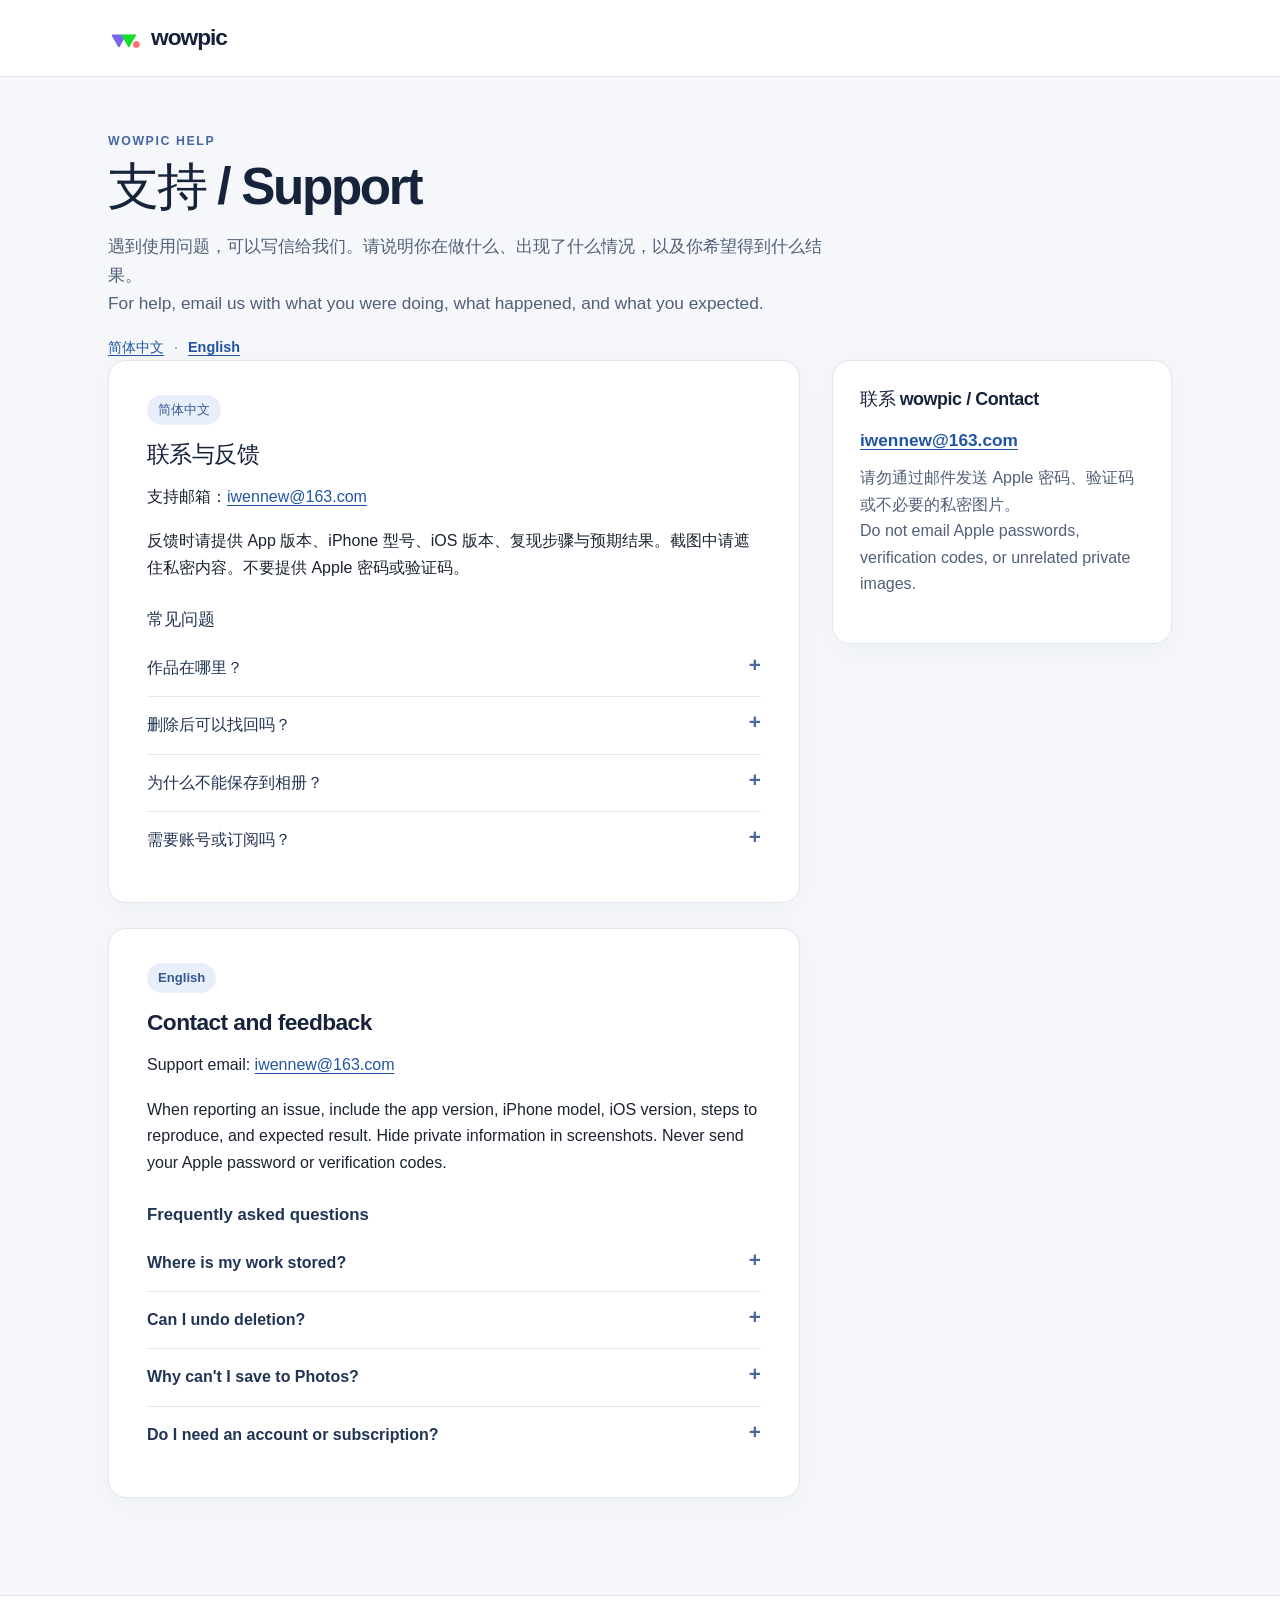
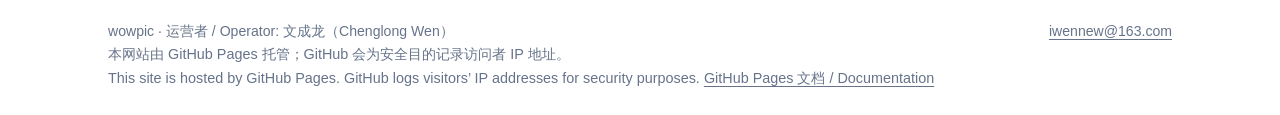
==== index.html @ de3ef413 "Add wowpic support page" ====
<!doctype html>
<html lang="zh-CN">
<head>
  <meta charset="utf-8">
  <meta name="viewport" content="width=device-width, initial-scale=1">
  <meta name="description" content="wowpic 支持：联系邮箱、问题反馈建议和常见问题。">
  <title>支持 / Support · wowpic</title>
  <link rel="icon" type="image/png" href="app-icon.png">
  <link rel="stylesheet" href="style.css">
</head>
<body>
  <header class="mast"><div class="shell mast-inner">
    <a class="brand" href="index.html"><img class="brand-mark" src="app-icon.png" alt="">wowpic</a>
  </div></header>
  <main class="shell">
    <div class="eyebrow">wowpic help</div>
    <h1>支持 / Support</h1>
    <p class="intro">遇到使用问题，可以写信给我们。请说明你在做什么、出现了什么情况，以及你希望得到什么结果。<br><span lang="en">For help, email us with what you were doing, what happened, and what you expected.</span></p>
    <div class="language" aria-label="Languages"><a href="#zh">简体中文</a><span>·</span><a href="#en" lang="en">English</a></div>
    <div class="grid">
      <div>
        <section class="card" id="zh" lang="zh-CN" aria-labelledby="zh-title">
          <span class="pill">简体中文</span><h2 id="zh-title">联系与反馈</h2>
          <p>支持邮箱：<a href="mailto:iwennew@163.com">iwennew@163.com</a></p>
          <p>反馈时请提供 App 版本、iPhone 型号、iOS 版本、复现步骤与预期结果。截图中请遮住私密内容。不要提供 Apple 密码或验证码。</p>
          <h3>常见问题</h3>
          <details class="faq"><summary>作品在哪里？</summary><p>作品保存在 App 本地。建议定期导出文件备份，并检查备份文件能否读取。</p></details>
          <details class="faq"><summary>删除后可以找回吗？</summary><p>App 没有回收站。确认删除后无法在 App 中撤销；如有事先导出的备份，可尝试导入该副本。</p></details>
          <details class="faq"><summary>为什么不能保存到相册？</summary><p>请检查系统设置中的照片添加权限以及设备剩余空间。</p></details>
          <details class="faq"><summary>需要账号或订阅吗？</summary><p>首版无需账号，免费使用。</p></details>
        </section>
        <section class="card" id="en" lang="en" aria-labelledby="en-title">
          <span class="pill">English</span><h2 id="en-title">Contact and feedback</h2>
          <p>Support email: <a href="mailto:iwennew@163.com">iwennew@163.com</a></p>
          <p>When reporting an issue, include the app version, iPhone model, iOS version, steps to reproduce, and expected result. Hide private information in screenshots. Never send your Apple password or verification codes.</p>
          <h3>Frequently asked questions</h3>
          <details class="faq"><summary>Where is my work stored?</summary><p>In the app's local storage. Export regular file backups and verify that they can be read.</p></details>
          <details class="faq"><summary>Can I undo deletion?</summary><p>There is no recently deleted folder. Confirmed deletion cannot be undone in the app. If you previously exported a backup, you can try importing that copy.</p></details>
          <details class="faq"><summary>Why can't I save to Photos?</summary><p>Check photo-add permissions in system settings and available device storage.</p></details>
          <details class="faq"><summary>Do I need an account or subscription?</summary><p>The first release is free and requires no account.</p></details>
        </section>
      </div>
      <aside class="aside"><h2>联系 wowpic / Contact</h2><a class="email" href="mailto:iwennew@163.com">iwennew@163.com</a><p>请勿通过邮件发送 Apple 密码、验证码或不必要的私密图片。<br><span lang="en">Do not email Apple passwords, verification codes, or unrelated private images.</span></p></aside>
    </div>
  </main>
  <footer class="footer"><div class="shell footer-inner"><span>wowpic · 运营者 / Operator: 文成龙（Chenglong Wen）</span><span><a href="mailto:iwennew@163.com">iwennew@163.com</a></span></div><p class="shell meta">本网站由 GitHub Pages 托管；GitHub 会为安全目的记录访问者 IP 地址。<br><span lang="en">This site is hosted by GitHub Pages. GitHub logs visitors’ IP addresses for security purposes.</span> <a href="https://docs.github.com/en/pages/getting-started-with-github-pages/what-is-github-pages">GitHub Pages 文档 / Documentation</a></p></footer>
</body>
</html>
---- style.css ----
:root{font-family:-apple-system,BlinkMacSystemFont,"Segoe UI",sans-serif;color:#1b2230;background:#f5f7fa;font-synthesis:none}*{box-sizing:border-box}html{scroll-behavior:smooth}body{margin:0;line-height:1.65}a{color:#2155a3;text-underline-offset:.2em}a:hover{color:#123c7b}.shell{max-width:1120px;margin:auto;padding:0 28px}.mast{background:#fff;border-bottom:1px solid #dfe4eb}.mast-inner{display:flex;align-items:center;justify-content:space-between;gap:24px;min-height:76px}.brand{font-size:1.42rem;font-weight:760;letter-spacing:-.045em;color:#15203a;text-decoration:none}.brand-mark{display:inline-block;width:34px;height:34px;border-radius:9px;margin-right:9px;vertical-align:middle}nav{display:flex;gap:22px;align-items:center}nav a{text-decoration:none;color:#43516a;font-size:.95rem}nav a[aria-current="page"]{color:#173d83;font-weight:700}.language{display:flex;gap:10px;align-items:center;color:#68758c;font-size:.9rem}.language a{font-weight:600}main.shell{padding-top:54px;padding-bottom:72px}.eyebrow{text-transform:uppercase;letter-spacing:.13em;color:#4566a6;font-size:.77rem;font-weight:750}h1{font-size:clamp(2rem,4vw,3.25rem);line-height:1.16;letter-spacing:-.045em;margin:.35rem 0 1rem;color:#17233b}h2{font-size:1.42rem;line-height:1.3;letter-spacing:-.025em;color:#17233b;margin:0 0 .9rem}h3{font-size:1.05rem;line-height:1.4;margin:1.7rem 0 .5rem;color:#223454}p{margin:.7rem 0 1.15rem}.intro{max-width:740px;color:#506078;font-size:1.08rem}.notice{max-width:800px;background:#edf2fc;border:1px solid #cfdcf3;border-left:4px solid #315fa8;border-radius:12px;padding:16px 20px;margin:30px 0 38px;color:#263d66}.notice strong{display:block;margin-bottom:2px}.grid{display:grid;grid-template-columns:minmax(0,1fr) minmax(260px,340px);gap:32px;align-items:start}.card,.aside{background:#fff;border:1px solid #e0e6ed;border-radius:18px;box-shadow:0 7px 28px rgba(24,47,86,.035)}.card{padding:34px 38px;margin-bottom:25px;scroll-margin-top:24px}.aside{padding:27px}.aside h2{font-size:1.12rem}.aside p{color:#506078}.aside a.email{display:inline-block;font-size:1.08rem;font-weight:700;overflow-wrap:anywhere}.aside ul{padding-left:19px;margin-bottom:0}.aside li{margin:.5rem 0}.meta{color:#66738a;font-size:.9rem}.pill{display:inline-block;border-radius:999px;background:#e9effa;color:#345895;padding:4px 11px;font-size:.82rem;font-weight:700;margin-bottom:15px}.faq{border-top:1px solid #e3e8f0;padding:15px 0}.faq:first-of-type{border-top:0}.faq summary{cursor:pointer;font-weight:700;color:#223454;list-style:none}.faq summary::-webkit-details-marker{display:none}.faq summary::after{content:"+";float:right;color:#4d689e;font-size:1.3rem;line-height:1}.faq[open] summary::after{content:"−"}.faq p{color:#4f5d72;margin:.7rem 0 0}.footer{border-top:1px solid #dfe4eb;background:#fff;padding:24px 0;color:#66738a;font-size:.88rem}.footer-inner{display:flex;justify-content:space-between;gap:20px;flex-wrap:wrap}.footer a{color:inherit}.policy{max-width:810px}.policy .card p:last-child{margin-bottom:0}@media(max-width:760px){.shell{padding:0 20px}.mast-inner{align-items:flex-start;flex-direction:column;padding-top:16px;padding-bottom:15px;gap:10px;min-height:0}nav{gap:18px}main.shell{padding-top:38px;padding-bottom:52px}.grid{grid-template-columns:1fr}.card{padding:24px 22px}.aside{padding:23px}.language{margin-top:8px}.notice{margin:24px 0 30px}}
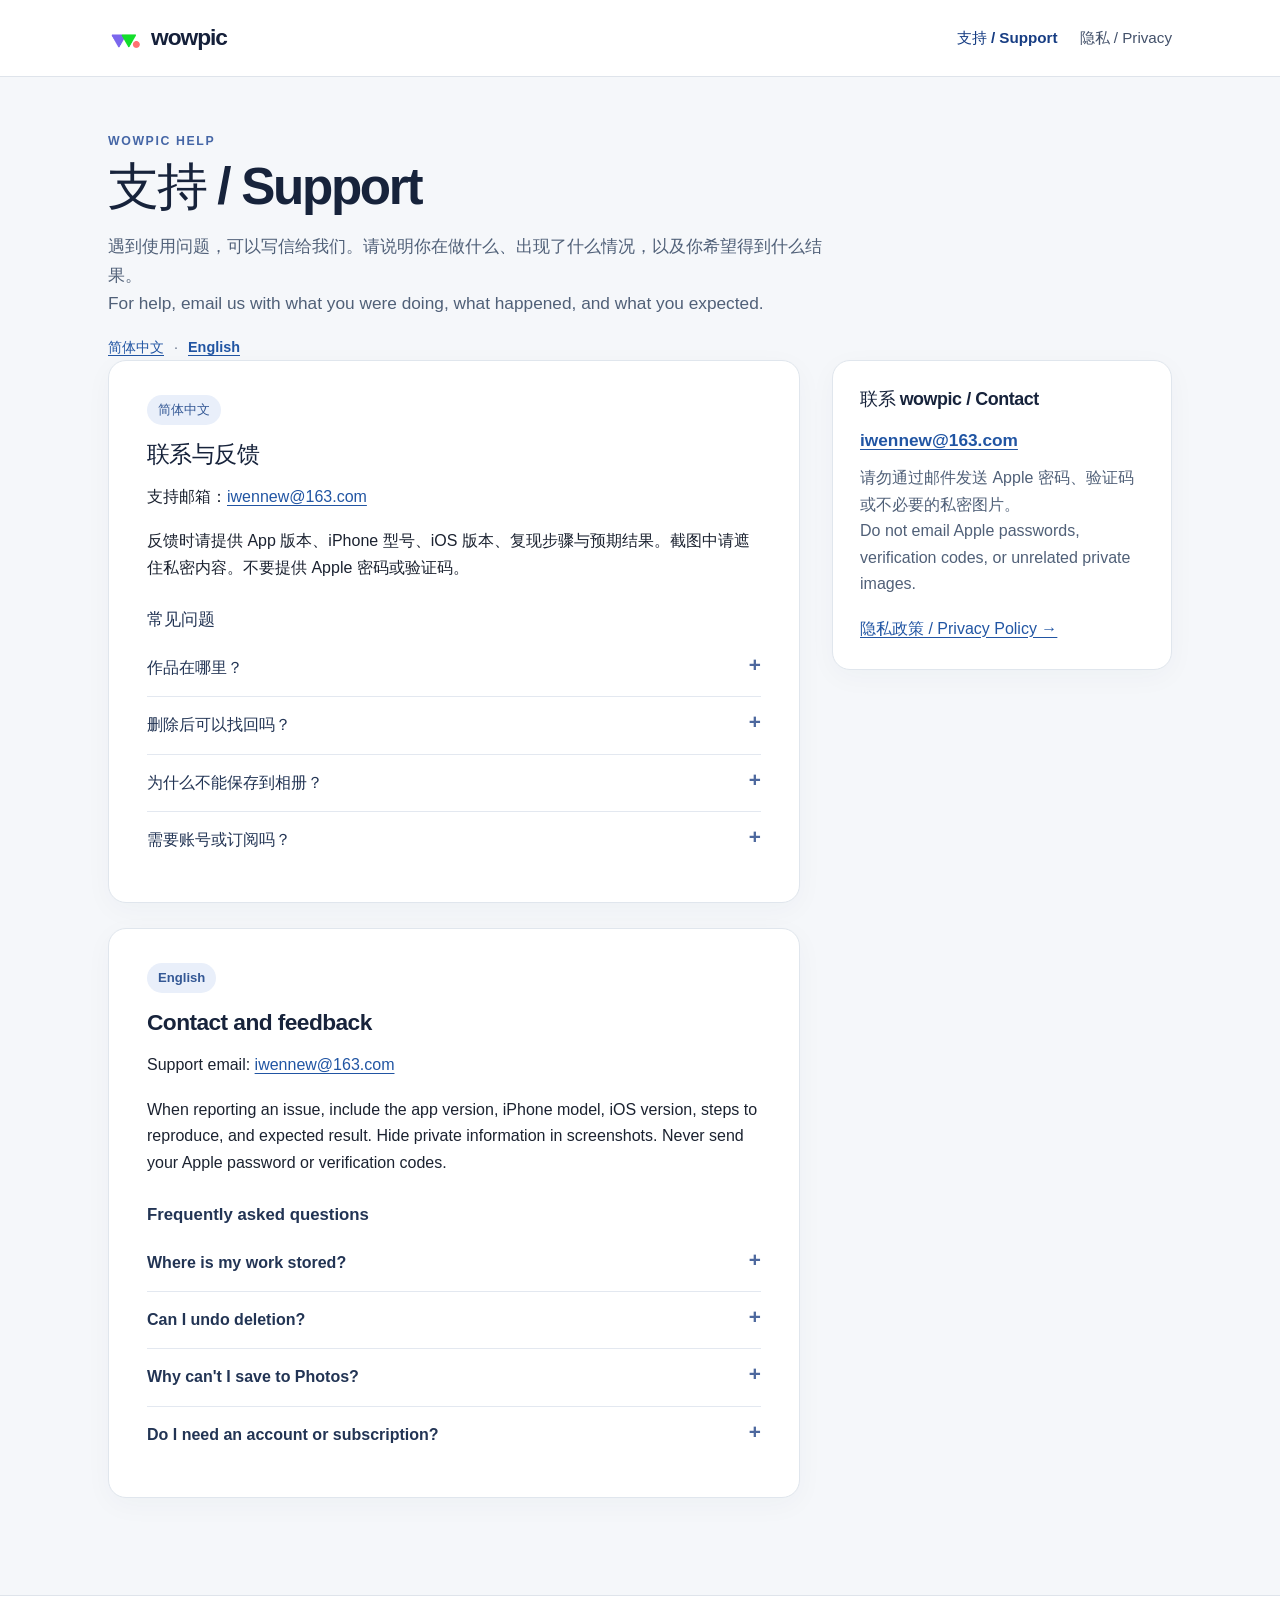
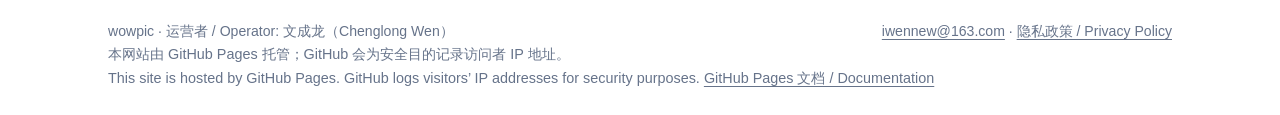
==== commit 3b1661cf: "Publish wowpic privacy policy" ====
--- a/index.html
+++ b/index.html
@@ -11,6 +11,7 @@
 <body>
   <header class="mast"><div class="shell mast-inner">
     <a class="brand" href="index.html"><img class="brand-mark" src="app-icon.png" alt="">wowpic</a>
+    <nav aria-label="Page navigation"><a href="index.html" aria-current="page">支持 / Support</a><a href="privacy.html">隐私 / Privacy</a></nav>
   </div></header>
   <main class="shell">
     <div class="eyebrow">wowpic help</div>
@@ -40,9 +41,9 @@
           <details class="faq"><summary>Do I need an account or subscription?</summary><p>The first release is free and requires no account.</p></details>
         </section>
       </div>
-      <aside class="aside"><h2>联系 wowpic / Contact</h2><a class="email" href="mailto:iwennew@163.com">iwennew@163.com</a><p>请勿通过邮件发送 Apple 密码、验证码或不必要的私密图片。<br><span lang="en">Do not email Apple passwords, verification codes, or unrelated private images.</span></p></aside>
+      <aside class="aside"><h2>联系 wowpic / Contact</h2><a class="email" href="mailto:iwennew@163.com">iwennew@163.com</a><p>请勿通过邮件发送 Apple 密码、验证码或不必要的私密图片。<br><span lang="en">Do not email Apple passwords, verification codes, or unrelated private images.</span></p><a href="privacy.html">隐私政策 / Privacy Policy →</a></aside>
     </div>
   </main>
-  <footer class="footer"><div class="shell footer-inner"><span>wowpic · 运营者 / Operator: 文成龙（Chenglong Wen）</span><span><a href="mailto:iwennew@163.com">iwennew@163.com</a></span></div><p class="shell meta">本网站由 GitHub Pages 托管；GitHub 会为安全目的记录访问者 IP 地址。<br><span lang="en">This site is hosted by GitHub Pages. GitHub logs visitors’ IP addresses for security purposes.</span> <a href="https://docs.github.com/en/pages/getting-started-with-github-pages/what-is-github-pages">GitHub Pages 文档 / Documentation</a></p></footer>
+  <footer class="footer"><div class="shell footer-inner"><span>wowpic · 运营者 / Operator: 文成龙（Chenglong Wen）</span><span><a href="mailto:iwennew@163.com">iwennew@163.com</a> · <a href="privacy.html">隐私政策 / Privacy Policy</a></span></div><p class="shell meta">本网站由 GitHub Pages 托管；GitHub 会为安全目的记录访问者 IP 地址。<br><span lang="en">This site is hosted by GitHub Pages. GitHub logs visitors’ IP addresses for security purposes.</span> <a href="https://docs.github.com/en/pages/getting-started-with-github-pages/what-is-github-pages">GitHub Pages 文档 / Documentation</a></p></footer>
 </body>
 </html>
